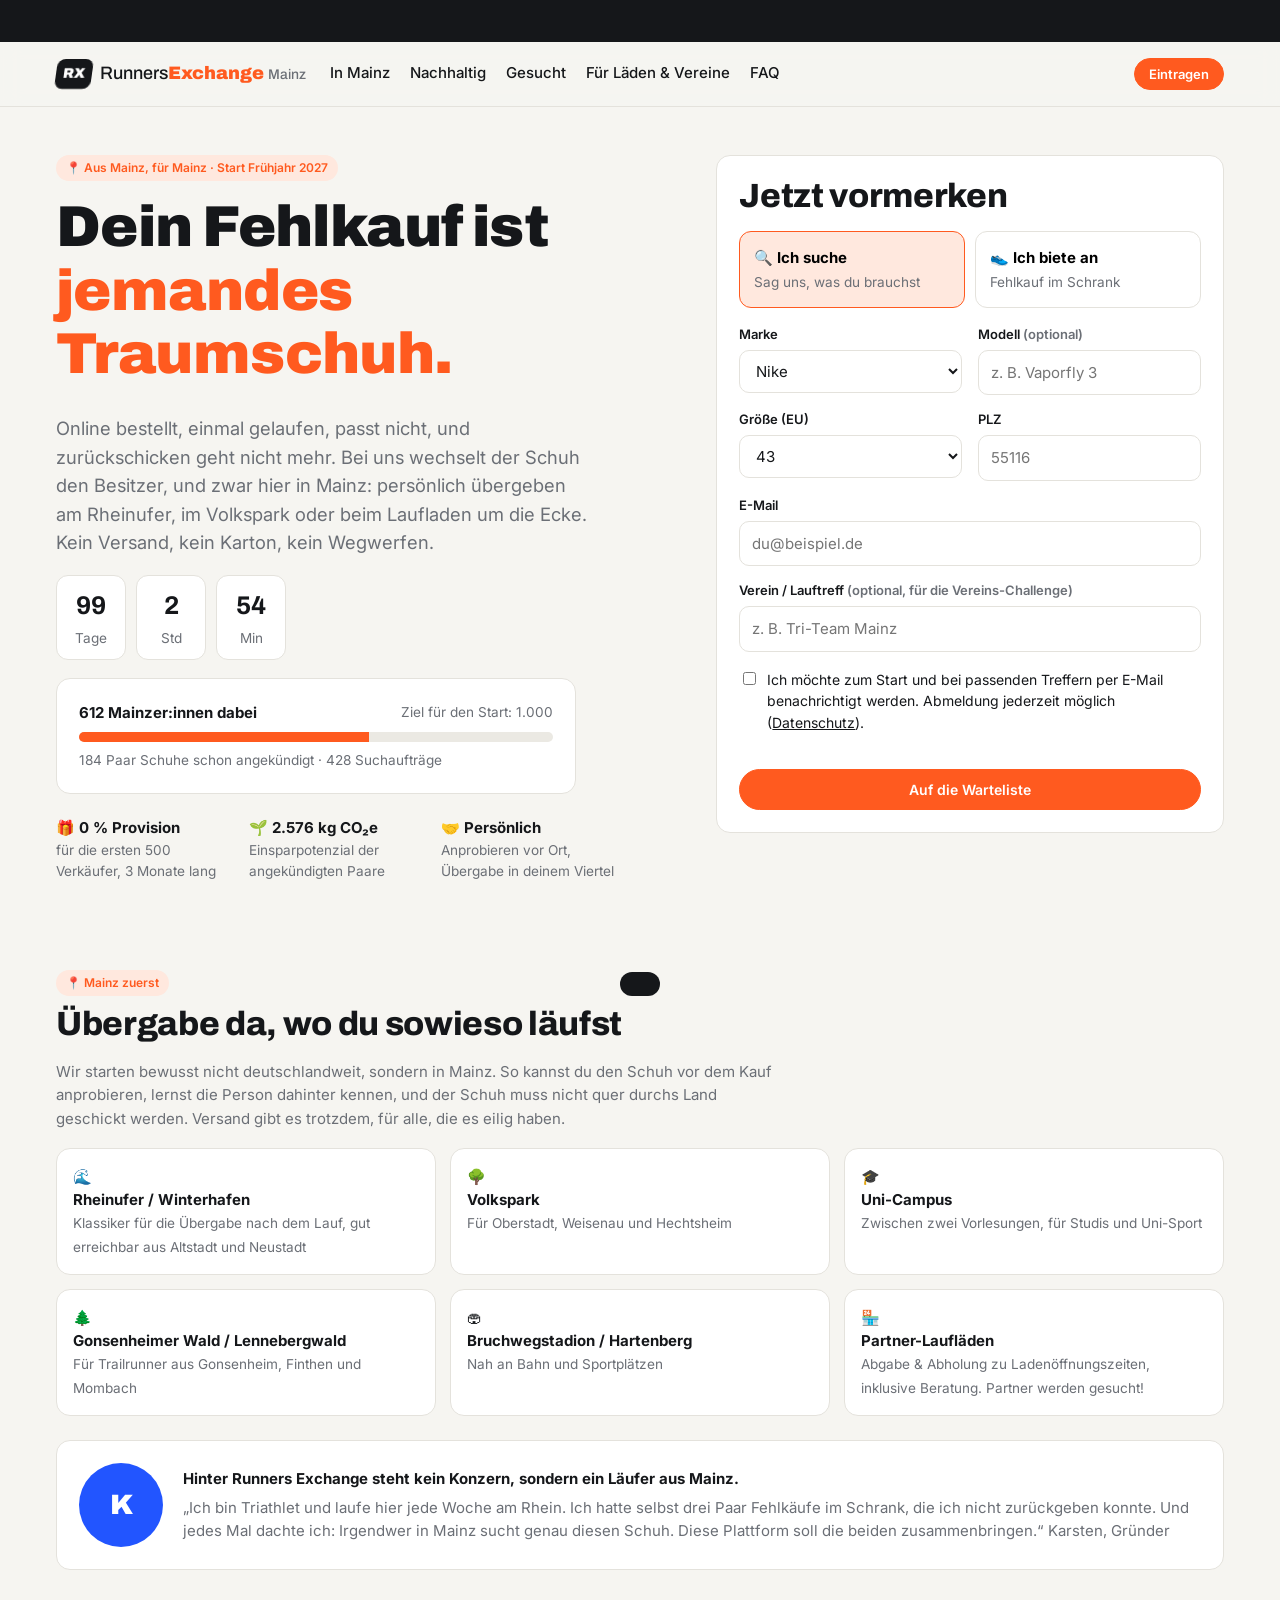
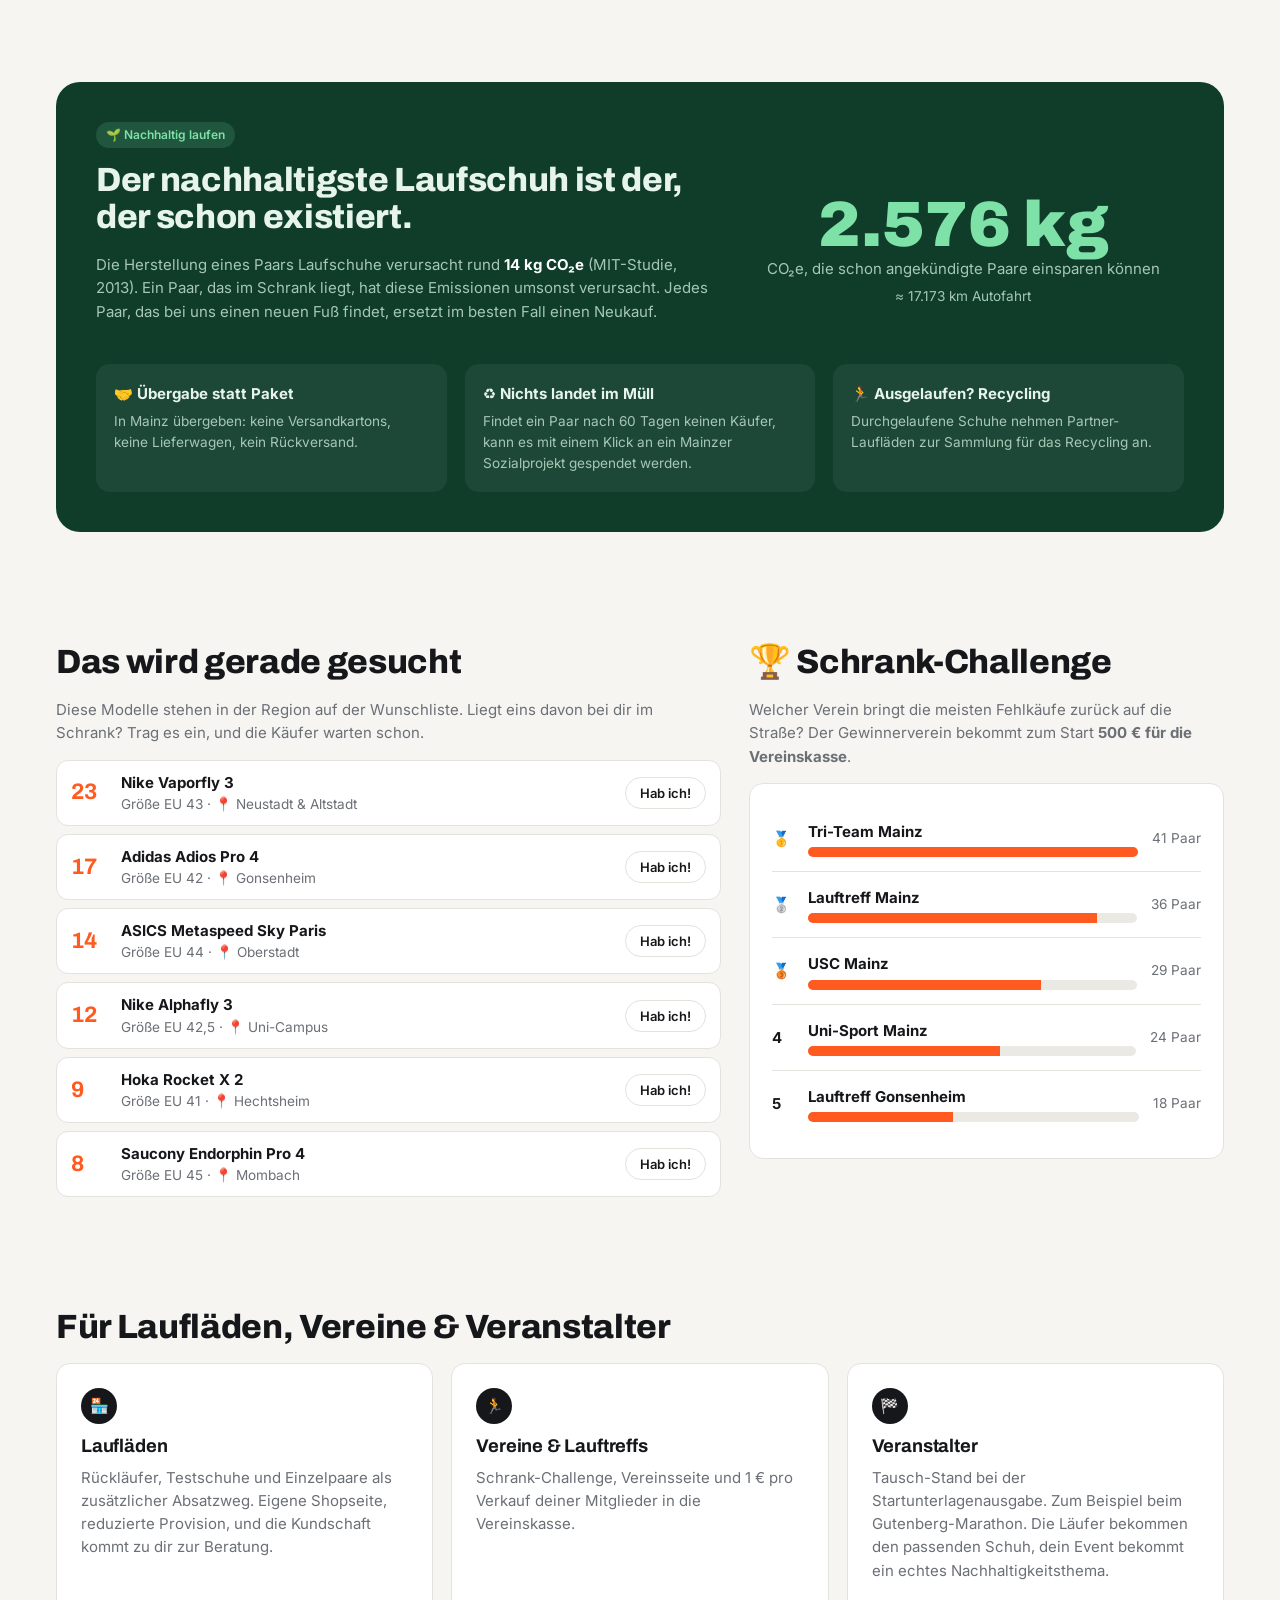
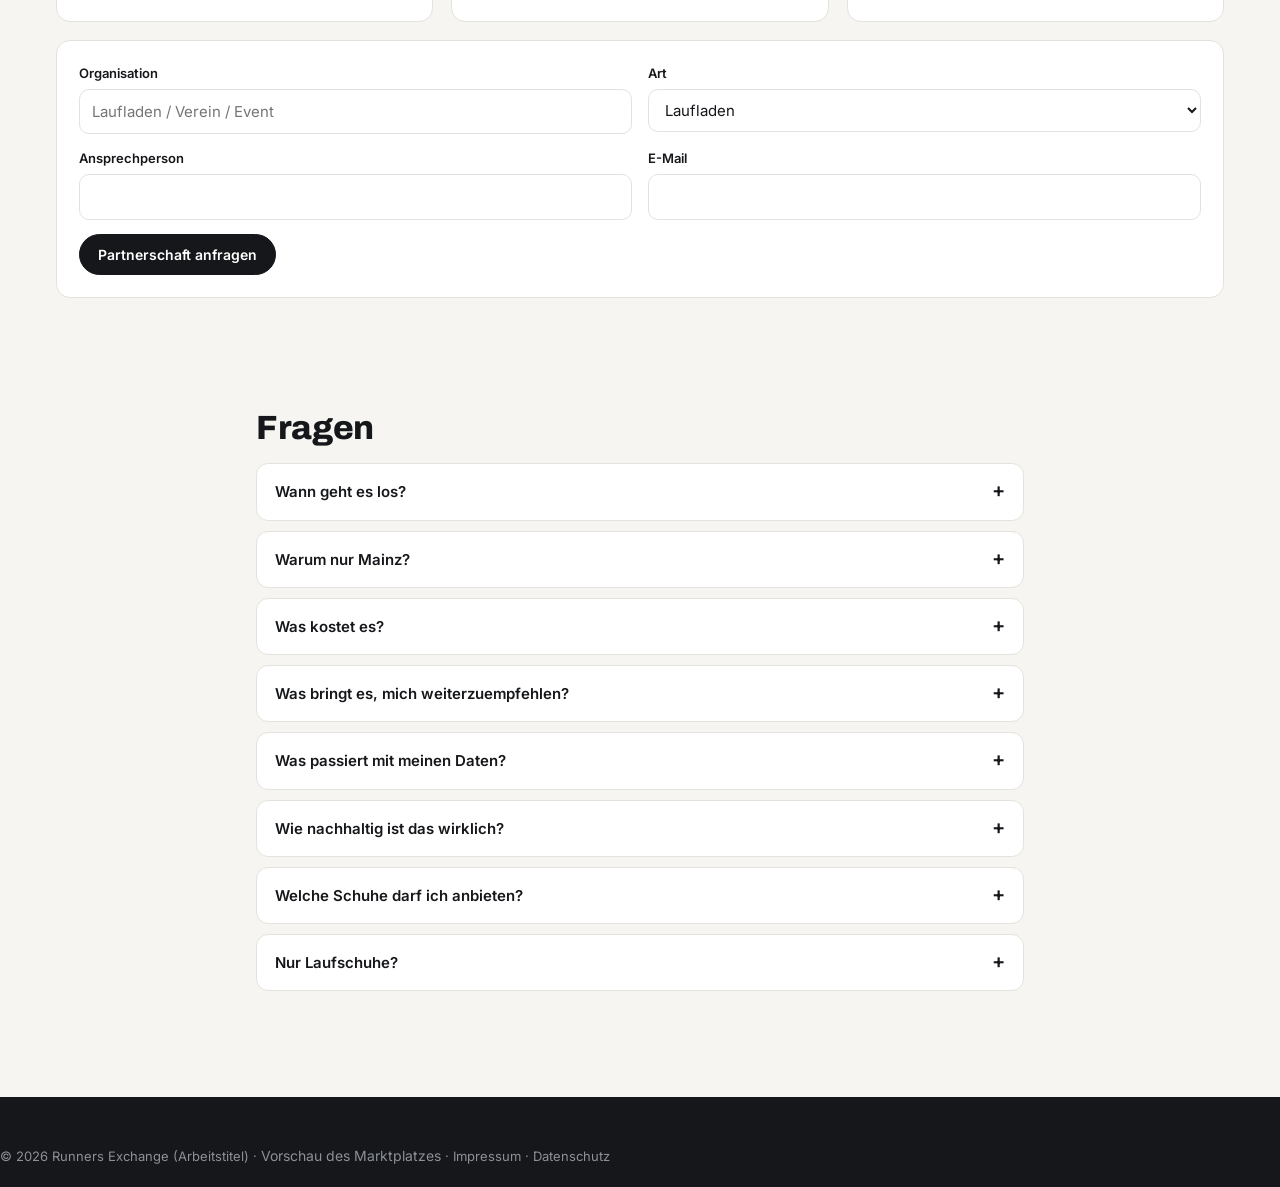
==== warteliste.html @ 6e6f5132 "Runners Exchange: Frontend-Prototyp mit Dummy-Daten - Marktplatz-SPA (Hash-Routing): Start, Marktpla" ====
<!doctype html>
<html lang="de">
<head>
  <meta charset="utf-8">
  <meta name="viewport" content="width=device-width, initial-scale=1">
  <title>Runners Exchange Mainz – Laufschuhe weitergeben statt wegwerfen</title>
  <meta name="description" content="Fehlkauf im Schrank? Trag dich ein: Wir bringen kaum getragene Laufschuhe an den Fuß, dem sie passen. Aus Mainz, für Mainz: persönlich übergeben am Rheinufer oder im Laufladen.">
  <link rel="preconnect" href="https://fonts.googleapis.com">
  <link href="https://fonts.googleapis.com/css2?family=Archivo:wght@500;700;900&family=Inter:wght@400;500;600&display=swap" rel="stylesheet">
  <link rel="stylesheet" href="css/styles.css">
  <style>
    .wl-hero{padding-block:48px 32px}
    .wl-grid{display:grid;grid-template-columns:1.1fr .9fr;gap:40px;align-items:start}
    .countdown{display:flex;gap:10px;margin:18px 0}
    .countdown div{background:var(--surface);border:1px solid var(--line);border-radius:12px;padding:10px 14px;text-align:center;min-width:70px}
    .countdown b{font-family:var(--display);font-size:1.6rem;display:block}
    .role{display:grid;grid-template-columns:1fr 1fr;gap:10px;margin-bottom:16px}
    .progress{height:10px;background:#ebe9e3;border-radius:5px;overflow:hidden;margin:8px 0}
    .progress i{display:block;height:100%;background:var(--accent);transition:width .6s}
    .demand{display:flex;flex-direction:column;gap:8px}
    .demand-row{display:flex;align-items:center;gap:12px;background:var(--surface);border:1px solid var(--line);border-radius:12px;padding:10px 14px}
    .demand-row b.n{font-family:var(--display);font-size:1.4rem;min-width:38px;color:var(--accent)}
    .success{text-align:center}
    .success .pos{font-family:var(--display);font-size:3rem;font-weight:900;color:var(--accent)}
    .ref{display:flex;gap:8px;margin:12px 0}
    .ref input{font-family:monospace;font-size:13px}
    .partners{display:grid;grid-template-columns:repeat(3,1fr);gap:18px}
    .ticker{overflow:hidden;white-space:nowrap;background:var(--ink);color:#fff;padding:10px 0;font-size:14px}
    .ticker span{display:inline-block;animation:tick 40s linear infinite;padding-left:100%}
    @keyframes tick{to{transform:translateX(-100%)}}
    @media (prefers-reduced-motion:reduce){.ticker span{animation:none;padding-left:16px}}
    .src-banner{background:var(--green-soft);color:#0b6d36;text-align:center;padding:10px 16px;font-weight:600;font-size:14px}
    .spots{display:grid;grid-template-columns:repeat(3,1fr);gap:14px}
    .spot{background:var(--surface);border:1px solid var(--line);border-radius:var(--radius);padding:16px}
    .spot b{display:block}
    .eco{background:#0f3d2a;color:#e6f4ec;border-radius:24px;padding:40px}
    .eco .muted{color:#a7c7b6}
    .eco-big{font-family:var(--display);font-size:clamp(2.4rem,6vw,4rem);font-weight:900;color:#7ee2a8;line-height:1}
    .eco-grid{display:grid;grid-template-columns:repeat(3,1fr);gap:18px;margin-top:26px}
    .eco-grid div{background:rgba(255,255,255,.06);border-radius:14px;padding:18px}
    .founder{display:grid;grid-template-columns:auto 1fr;gap:20px;align-items:center}
    .founder .av{width:84px;height:84px;border-radius:50%;background:var(--blue);color:#fff;display:grid;place-items:center;font:900 28px var(--display)}
    @media (max-width:960px){.wl-grid,.partners,.spots,.eco-grid{grid-template-columns:1fr}.eco{padding:26px}}
  </style>
</head>
<body>
  <div class="src-banner hidden" id="srcBanner"></div>
  <div class="ticker" aria-hidden="true"><span id="ticker"></span></div>
  <header class="topbar"><div class="wrap topbar-inner">
    <a href="#" class="logo"><span class="logo-mark">RX</span><span class="logo-text">Runners<b>Exchange</b> <span class="muted" style="font-size:14px">Mainz</span></span></a>
    <nav class="mainnav" id="mainnav" style="display:flex"><a href="#mainz">In Mainz</a><a href="#nachhaltig">Nachhaltig</a><a href="#nachfrage">Gesucht</a><a href="#partner">Für Läden & Vereine</a><a href="#faq">FAQ</a></nav>
    <div class="topbar-actions"><a href="#form" class="btn btn-primary btn-sm" style="display:inline-flex">Eintragen</a></div>
  </div></header>

  <main>
    <section class="wl-hero wrap"><div class="wl-grid">
      <div>
        <span class="pill pill-accent">📍 Aus Mainz, für Mainz · Start Frühjahr 2027</span>
        <h1 style="margin-top:14px">Dein Fehlkauf ist <em style="font-style:normal;color:var(--accent)">jemandes Traumschuh.</em></h1>
        <p class="lead muted" style="font-size:1.15rem;max-width:540px">Online bestellt, einmal gelaufen, passt nicht, und zurückschicken geht nicht mehr. Bei uns wechselt der Schuh den Besitzer, und zwar hier in Mainz: persönlich übergeben am Rheinufer, im Volkspark oder beim Laufladen um die Ecke. Kein Versand, kein Karton, kein Wegwerfen.</p>
        <div class="countdown" id="countdown"></div>
        <div class="panel" style="max-width:520px">
          <div class="spread"><b><span id="total">0</span> Mainzer:innen dabei</b><span class="small muted">Ziel für den Start: 1.000</span></div>
          <div class="progress"><i id="bar" style="width:0"></i></div>
          <div class="small muted"><span id="sellers">0</span> Paar Schuhe schon angekündigt · <span id="buyers">0</span> Suchaufträge</div>
        </div>
        <div class="grid" style="grid-template-columns:repeat(3,1fr);margin-top:22px;max-width:560px">
          <div><b>🎁 0 % Provision</b><div class="small muted">für die ersten 500 Verkäufer, 3 Monate lang</div></div>
          <div><b>🌱 <span id="co2Hero">0</span> kg CO₂e</b><div class="small muted">Einsparpotenzial der angekündigten Paare</div></div>
          <div><b>🤝 Persönlich</b><div class="small muted">Anprobieren vor Ort, Übergabe in deinem Viertel</div></div>
        </div>
      </div>

      <div class="panel" id="form">
        <div id="formWrap">
          <h2>Jetzt vormerken</h2>
          <div class="role" id="role">
            <button type="button" class="choice on" data-role="buy"><b>🔍 Ich suche</b><span class="small muted">Sag uns, was du brauchst</span></button>
            <button type="button" class="choice" data-role="sell"><b>👟 Ich biete an</b><span class="small muted">Fehlkauf im Schrank</span></button>
          </div>
          <form id="wlForm" novalidate>
            <div class="form-grid">
              <label class="field"><span>Marke</span><select name="brand" id="brand"></select></label>
              <label class="field"><span>Modell <span class="muted">(optional)</span></span><input type="text" name="model" list="models" placeholder="z. B. Vaporfly 3"></label>
              <label class="field"><span>Größe (EU)</span><select name="size" id="size"></select></label>
              <label class="field"><span>PLZ</span><input type="text" name="plz" inputmode="numeric" maxlength="5" placeholder="55116" required></label>
            </div>
            <label class="field sell-only hidden"><span>Wunschpreis (€, unverbindlich)</span><input type="number" name="price" min="1" placeholder="120"></label>
            <label class="field sell-only hidden"><span>Zustand</span><select name="cond"><option>Neu / nur anprobiert</option><option>1× getragen</option><option>Wenig getragen (max. 50 km)</option></select></label>
            <label class="field sell-only hidden"><span>Nass oder im Regen getragen? <span style="color:var(--accent)">*</span></span><select name="wet"><option value="">Bitte wählen</option><option value="false">☀ Nein, nur trocken</option><option value="true">💧 Ja, nass / Regen</option></select></label>
            <p class="small muted sell-only hidden" style="margin-top:-6px">Wir nehmen nur Schuhe mit höchstens 50 km Laufleistung.</p>
            <label class="field"><span>E-Mail</span><input type="email" name="email" placeholder="du@beispiel.de" required></label>
            <label class="field"><span>Verein / Lauftreff <span class="muted">(optional, für die Vereins-Challenge)</span></span><input type="text" name="club" list="clubs" placeholder="z. B. Tri-Team Mainz"></label>
            <label class="check small"><input type="checkbox" name="consent" required> <span>Ich möchte zum Start und bei passenden Treffern per E-Mail benachrichtigt werden. Abmeldung jederzeit möglich (<a href="#faq" style="text-decoration:underline">Datenschutz</a>).</span></label>
            <p class="small" id="err" style="color:#c0392b;min-height:1.2em;margin:8px 0"></p>
            <button class="btn btn-primary btn-block" id="submit">Auf die Warteliste</button>
          </form>
          <datalist id="models"></datalist>
          <datalist id="clubs"><option>Tri-Team Mainz</option><option>Lauftreff Mainz</option><option>USC Mainz</option><option>Lauftreff Gonsenheim</option><option>Uni-Sport Mainz</option><option>Laufgruppe Mombach</option></datalist>
        </div>
        <div id="successWrap" class="success hidden"></div>
      </div>
    </div></section>

    <section class="section wrap" id="mainz">
      <div class="spread"><div><span class="pill pill-accent">📍 Mainz zuerst</span><h2 style="margin-top:10px">Übergabe da, wo du sowieso läufst</h2></div></div>
      <p class="muted" style="max-width:720px">Wir starten bewusst nicht deutschlandweit, sondern in Mainz. So kannst du den Schuh vor dem Kauf anprobieren, lernst die Person dahinter kennen, und der Schuh muss nicht quer durchs Land geschickt werden. Versand gibt es trotzdem, für alle, die es eilig haben.</p>
      <div class="spots" style="margin-top:18px">
        <div class="spot">🌊<b>Rheinufer / Winterhafen</b><span class="small muted">Klassiker für die Übergabe nach dem Lauf, gut erreichbar aus Altstadt und Neustadt</span></div>
        <div class="spot">🌳<b>Volkspark</b><span class="small muted">Für Oberstadt, Weisenau und Hechtsheim</span></div>
        <div class="spot">🎓<b>Uni-Campus</b><span class="small muted">Zwischen zwei Vorlesungen, für Studis und Uni-Sport</span></div>
        <div class="spot">🌲<b>Gonsenheimer Wald / Lennebergwald</b><span class="small muted">Für Trailrunner aus Gonsenheim, Finthen und Mombach</span></div>
        <div class="spot">🏟<b>Bruchwegstadion / Hartenberg</b><span class="small muted">Nah an Bahn und Sportplätzen</span></div>
        <div class="spot">🏪<b>Partner-Laufläden</b><span class="small muted">Abgabe & Abholung zu Ladenöffnungszeiten, inklusive Beratung. Partner werden gesucht!</span></div>
      </div>
      <div class="panel founder" style="margin-top:24px">
        <div class="av">K</div>
        <div><b>Hinter Runners Exchange steht kein Konzern, sondern ein Läufer aus Mainz.</b>
          <p class="muted" style="margin:6px 0 0">„Ich bin Triathlet und laufe hier jede Woche am Rhein. Ich hatte selbst drei Paar Fehlkäufe im Schrank, die ich nicht zurückgeben konnte. Und jedes Mal dachte ich: Irgendwer in Mainz sucht genau diesen Schuh. Diese Plattform soll die beiden zusammenbringen.“ Karsten, Gründer</p></div>
      </div>
    </section>

    <section class="section wrap" id="nachhaltig">
      <div class="eco">
        <span class="pill" style="background:rgba(126,226,168,.15);color:#7ee2a8">🌱 Nachhaltig laufen</span>
        <div class="two-col" style="margin-top:14px;align-items:center">
          <div><h2>Der nachhaltigste Laufschuh ist der, der schon existiert.</h2>
            <p class="muted">Die Herstellung eines Paars Laufschuhe verursacht rund <b style="color:#fff">14 kg CO₂e</b> (MIT-Studie, 2013). Ein Paar, das im Schrank liegt, hat diese Emissionen umsonst verursacht. Jedes Paar, das bei uns einen neuen Fuß findet, ersetzt im besten Fall einen Neukauf.</p></div>
          <div style="text-align:center"><div class="eco-big"><span id="co2Big">0</span> kg</div><div class="muted">CO₂e, die schon angekündigte Paare einsparen können</div>
            <div class="small muted" style="margin-top:6px">≈ <span id="co2Km">0</span> km Autofahrt</div></div>
        </div>
        <div class="eco-grid">
          <div><b>🤝 Übergabe statt Paket</b><p class="muted small" style="margin:6px 0 0">In Mainz übergeben: keine Versandkartons, keine Lieferwagen, kein Rückversand.</p></div>
          <div><b>♻️ Nichts landet im Müll</b><p class="muted small" style="margin:6px 0 0">Findet ein Paar nach 60 Tagen keinen Käufer, kann es mit einem Klick an ein Mainzer Sozialprojekt gespendet werden.</p></div>
          <div><b>🏃 Ausgelaufen? Recycling</b><p class="muted small" style="margin:6px 0 0">Durchgelaufene Schuhe nehmen Partner-Laufläden zur Sammlung für das Recycling an.</p></div>
        </div>
      </div>
    </section>

    <section class="section wrap" id="nachfrage">
      <div class="two-col">
        <div>
          <h2>Das wird gerade gesucht</h2>
          <p class="muted">Diese Modelle stehen in der Region auf der Wunschliste. Liegt eins davon bei dir im Schrank? Trag es ein, und die Käufer warten schon.</p>
          <div class="demand" id="demand"></div>
        </div>
        <div>
          <h2>🏆 Schrank-Challenge</h2>
          <p class="muted">Welcher Verein bringt die meisten Fehlkäufe zurück auf die Straße? Der Gewinnerverein bekommt zum Start <b>500 € für die Vereinskasse</b>.</p>
          <div class="panel"><div class="list" id="clubsBoard"></div></div>
        </div>
      </div>
    </section>

    <section class="section wrap" id="partner">
      <h2>Für Laufläden, Vereine & Veranstalter</h2>
      <div class="partners">
        <div class="step"><div class="step-num">🏪</div><h3>Laufläden</h3><p class="muted">Rückläufer, Testschuhe und Einzelpaare als zusätzlicher Absatzweg. Eigene Shopseite, reduzierte Provision, und die Kundschaft kommt zu dir zur Beratung.</p></div>
        <div class="step"><div class="step-num">🏃</div><h3>Vereine & Lauftreffs</h3><p class="muted">Schrank-Challenge, Vereinsseite und 1 € pro Verkauf deiner Mitglieder in die Vereinskasse.</p></div>
        <div class="step"><div class="step-num">🏁</div><h3>Veranstalter</h3><p class="muted">Tausch-Stand bei der Startunterlagenausgabe. Zum Beispiel beim Gutenberg-Marathon. Die Läufer bekommen den passenden Schuh, dein Event bekommt ein echtes Nachhaltigkeitsthema.</p></div>
      </div>
      <form class="panel" id="partnerForm" style="margin-top:18px">
        <div class="form-grid">
          <label class="field"><span>Organisation</span><input type="text" name="org" required placeholder="Laufladen / Verein / Event"></label>
          <label class="field"><span>Art</span><select name="type"><option>Laufladen</option><option>Verein / Lauftreff</option><option>Veranstalter</option><option>Sonstiges</option></select></label>
          <label class="field"><span>Ansprechperson</span><input type="text" name="name" required></label>
          <label class="field"><span>E-Mail</span><input type="email" name="email" required></label>
        </div>
        <button class="btn btn-dark">Partnerschaft anfragen</button>
      </form>
    </section>

    <section class="section wrap" id="faq" style="max-width:800px">
      <h2>Fragen</h2>
      <details><summary>Wann geht es los?</summary><p>Im Frühjahr 2027, zuerst in Mainz. Wiesbaden folgt kurz danach. Alle auf der Warteliste bekommen 48 Stunden früher Zugang.</p></details>
      <details><summary>Warum nur Mainz?</summary><p>Ein Marktplatz funktioniert nur, wenn Angebot und Nachfrage zusammenkommen. In einer Stadt geht das schneller als in ganz Deutschland. Außerdem kann man sich persönlich treffen und anprobieren, das schafft Vertrauen und spart den Versand.</p></details>
      <details><summary>Was kostet es?</summary><p>Einstellen ist immer kostenlos. Für die ersten 500 Verkäufer entfällt die Provision 3 Monate lang, danach sind es 5 %. Käufer zahlen einen kleinen Käuferschutz-Beitrag.</p></details>
      <details><summary>Was bringt es, mich weiterzuempfehlen?</summary><p>Jede Person, die sich über deinen Link einträgt, bringt dich 10 Plätze nach vorn. Ab 3 Empfehlungen bekommst du einen kostenlosen Boost für dein erstes Inserat.</p></details>
      <details><summary>Was passiert mit meinen Daten?</summary><p>Wir nutzen deine E-Mail ausschließlich, um dich über den Start und passende Treffer zu informieren. Keine Weitergabe an Dritte, Abmeldung mit einem Klick. (Platzhalter: vollständige Datenschutzerklärung folgt.)</p></details>
      <details><summary>Wie nachhaltig ist das wirklich?</summary><p>Der größte Hebel ist, dass kein neuer Schuh produziert werden muss. Die 14 kg CO₂e pro Paar stammen aus einer MIT-Studie (Cheah et al., 2013). Unsere Anzeige ist eine Schätzung, nicht jeder Kauf ersetzt einen Neukauf. Wir rechnen trotzdem lieber offen, als grün zu färben.</p></details>
      <details><summary>Welche Schuhe darf ich anbieten?</summary><p>Nur Schuhe mit höchstens 50 km Laufleistung. Bei jedem Paar gibst du an, ob es nass oder im Regen getragen wurde. Das sehen Käufer sofort auf dem Inserat.</p></details>
      <details><summary>Nur Laufschuhe?</summary><p>Zum Start konzentrieren wir uns auf Lauf-, Trail- und Wettkampfschuhe. Spikes, Radschuhe und Bekleidung folgen.</p></details>
    </section>
  </main>

  <footer class="footer"><div class="wrap footer-bottom muted" style="border:0;margin:0;padding:0">© 2026 Runners Exchange (Arbeitstitel) · <a href="index.html" style="display:inline">Vorschau des Marktplatzes</a> · Impressum · Datenschutz</div></footer>
  <div id="toast" class="toast" role="status"></div>

  <script src="js/warteliste.js"></script>
</body>
</html>
---- css/styles.css ----
:root{
  --bg:#f6f5f1; --surface:#ffffff; --ink:#15171a; --muted:#6b6f76; --line:#e4e2dc;
  --accent:#ff5a1f; --accent-ink:#fff; --accent-soft:#ffe8de;
  --green:#12a150; --green-soft:#e1f5e9; --blue:#2255ff; --blue-soft:#e4ebff;
  --warn:#b7791f; --radius:14px; --shadow:0 1px 2px rgba(0,0,0,.05),0 8px 24px rgba(0,0,0,.06);
  --font:"Inter",system-ui,sans-serif; --display:"Archivo",system-ui,sans-serif;
}
*{box-sizing:border-box}
html{scroll-behavior:smooth}
body{margin:0;background:var(--bg);color:var(--ink);font:15px/1.55 var(--font);-webkit-font-smoothing:antialiased}
a{color:inherit;text-decoration:none}
img,svg{display:block;max-width:100%}
h1,h2,h3,h4{font-family:var(--display);line-height:1.1;margin:0 0 .5em;letter-spacing:-.01em}
h1{font-size:clamp(2rem,5vw,3.6rem);font-weight:900}
h2{font-size:clamp(1.5rem,3vw,2.1rem);font-weight:800}
h3{font-size:1.15rem}
p{margin:0 0 1em}
.wrap{max-width:1200px;margin:0 auto;padding:0 16px}
.muted{color:var(--muted)}
.small{font-size:.85rem}
.section{padding-block:56px}
.grid{display:grid;gap:18px}
.row{display:flex;gap:12px;align-items:center;flex-wrap:wrap}
.spread{display:flex;justify-content:space-between;align-items:center;gap:12px;flex-wrap:wrap}
.hidden{display:none!important}

/* Buttons */
.btn{display:inline-flex;align-items:center;justify-content:center;gap:8px;border:1px solid var(--line);background:var(--surface);color:var(--ink);padding:11px 18px;border-radius:999px;font:600 14px var(--font);cursor:pointer;transition:.15s}
.btn:hover{border-color:var(--ink)}
.btn-primary{background:var(--accent);border-color:var(--accent);color:var(--accent-ink)}
.btn-primary:hover{background:#e84a12;border-color:#e84a12}
.btn-dark{background:var(--ink);border-color:var(--ink);color:#fff}
.btn-ghost{background:transparent}
.btn-sm{padding:7px 14px;font-size:13px}
.btn-block{width:100%}
.btn[disabled]{opacity:.5;cursor:not-allowed}

/* Topbar */
.topbar{position:sticky;top:0;z-index:50;background:rgba(246,245,241,.9);backdrop-filter:blur(10px);border-bottom:1px solid var(--line)}
.topbar-inner{display:flex;align-items:center;gap:24px;height:64px}
.logo{display:flex;align-items:center;gap:8px;font-family:var(--display)}
.logo-mark{background:var(--ink);color:#fff;font-weight:900;border-radius:8px;padding:4px 7px;font-size:14px;transform:skew(-8deg)}
.logo-text{font-size:18px;font-weight:500}.logo-text b{font-weight:900;color:var(--accent)}
.mainnav{display:flex;gap:20px;font-weight:500}
.mainnav a{padding:6px 0;border-bottom:2px solid transparent}
.mainnav a.active,.mainnav a:hover{border-color:var(--accent)}
.topbar-actions{margin-left:auto;display:flex;align-items:center;gap:10px}
.icon-btn{position:relative;width:38px;height:38px;display:grid;place-items:center;border-radius:50%;font-size:18px}
.icon-btn:hover{background:var(--surface)}
.badge{position:absolute;top:0;right:-2px;background:var(--accent);color:#fff;font-size:10px;font-weight:700;min-width:17px;height:17px;border-radius:9px;display:grid;place-items:center;padding:0 4px}
.badge:empty,.badge[data-zero]{display:none}
.avatar-btn{width:36px;height:36px;border-radius:50%;background:var(--blue);color:#fff;display:grid;place-items:center;font-weight:700;font-size:13px}
.nav-mobile{display:none}
.burger{display:none;background:none;border:0;font-size:22px;cursor:pointer}

/* Hero */
.hero{padding-block:56px 40px}
.hero-grid{display:grid;grid-template-columns:1.1fr .9fr;gap:40px;align-items:center}
.hero h1 em{font-style:normal;color:var(--accent)}
.hero .lead{font-size:1.15rem;color:var(--muted);max-width:540px}
.searchbar{display:flex;background:var(--surface);border:1px solid var(--line);border-radius:999px;padding:6px;box-shadow:var(--shadow);max-width:560px;margin:24px 0}
.searchbar input{flex:1;border:0;background:none;padding:0 16px;font:inherit;outline:none;min-width:0}
.hero-stats{display:flex;gap:32px;margin-top:20px}
.hero-stats b{font-family:var(--display);font-size:1.6rem;display:block}
.hero-art{position:relative;background:#e9e3da;border-radius:28px;aspect-ratio:1/0.9;display:grid;place-items:center;overflow:hidden}
.hero-art img{position:absolute;inset:0;width:100%;height:100%;object-fit:cover}
.hero-chip{position:absolute;background:var(--surface);border-radius:12px;padding:10px 14px;box-shadow:var(--shadow);font-size:13px}
.hero-chip b{display:block;font-size:15px}
.hero-chip.c1{top:18px;left:18px}.hero-chip.c2{bottom:18px;right:18px}

/* Pills & tags */
.pill{display:inline-flex;align-items:center;gap:6px;padding:4px 10px;border-radius:999px;font-size:12px;font-weight:600;background:#efede7}
.pill-green{background:var(--green-soft);color:var(--green)}
.pill-blue{background:var(--blue-soft);color:var(--blue)}
.pill-dry{background:#fff3d6;color:#8a5a00}
.pill-wet{background:#dcecff;color:#1d4fb8}
.card-tags .pill-dry,.card-tags .pill-wet{box-shadow:0 1px 3px rgba(0,0,0,.12)}
.spec-wet,.spec-dry{grid-column:1/-1}
.spec-wet{background:#eef5ff!important}
.spec-dry{background:#fffaf0!important}
.spec-wet b{color:#1d4fb8}
.pill-accent{background:var(--accent-soft);color:var(--accent)}
.cats{display:grid;grid-template-columns:repeat(6,1fr);gap:12px}
/* Kategorieleiste Startseite */
.cat-icon{width:100%;height:100%;display:block}
.catbar{display:flex;justify-content:space-between;gap:8px;border-top:1px solid var(--line);border-bottom:1px solid var(--line);padding:6px 0}
.catbar-item{flex:1;display:flex;flex-direction:column;align-items:center;gap:6px;padding:14px 8px 12px;color:var(--muted);position:relative;transition:color .2s}
.catbar-ico{width:34px;height:34px;color:var(--ink);transition:transform .3s cubic-bezier(.2,.8,.2,1)}
.catbar-ico .cat-icon{stroke-width:1.9}
.catbar-name{font-weight:600;font-size:13px;white-space:nowrap}
.catbar-count{position:absolute;top:8px;right:calc(50% - 30px);font-size:10px;font-weight:700;color:var(--muted);opacity:.7}
.catbar-item::after{content:"";position:absolute;left:30%;right:30%;bottom:0;height:2px;border-radius:2px;background:var(--ink);transform:scaleX(0);transition:transform .25s}
.catbar-item:hover{color:var(--ink)}
.catbar-item:hover .catbar-ico{transform:translateY(-2px)}
.catbar-item:hover::after{transform:scaleX(1)}
.catbar-item:focus-visible{outline:2px solid var(--accent);outline-offset:-2px;border-radius:10px}
.catbar-all{border-left:1px solid var(--line)}
@media (prefers-reduced-motion:reduce){.catbar-item,.catbar-ico,.catbar-item::after{transition:none}}
.ico-inline{display:inline-block;width:22px;height:22px;flex-shrink:0;vertical-align:middle;margin-right:6px;color:var(--ink)}
.choice .ico-inline{width:34px;height:34px;display:block;margin-bottom:6px}
@media (prefers-reduced-motion:reduce){.cat,.cat *{transition:none!important}.cat:hover img{transform:none}}

/* Cards */
.cards{display:grid;grid-template-columns:repeat(auto-fill,minmax(230px,1fr));gap:18px}
.card{background:var(--surface);border:1px solid var(--line);border-radius:var(--radius);overflow:hidden;transition:.15s;display:flex;flex-direction:column;position:relative}
.card:hover{box-shadow:var(--shadow);transform:translateY(-2px)}
.card-img{aspect-ratio:4/3;display:grid;place-items:center;position:relative}
.card-img .shoe-svg{width:78%}
.card-body{padding:12px 14px 14px;display:flex;flex-direction:column;gap:4px;flex:1}
.card-brand{font-size:12px;text-transform:uppercase;letter-spacing:.05em;color:var(--muted);font-weight:600}
.card-title{font-weight:600;line-height:1.3}
.card-meta{font-size:13px;color:var(--muted)}
.card-price{display:flex;align-items:baseline;gap:8px;margin-top:auto;padding-top:6px}
.card-price b{font-family:var(--display);font-size:1.25rem}
.card-price s{color:var(--muted);font-size:13px}
.card-tags{position:absolute;top:10px;left:10px;display:flex;gap:6px;flex-wrap:wrap}
.fav{position:absolute;top:8px;right:8px;width:34px;height:34px;border-radius:50%;border:0;background:rgba(255,255,255,.9);cursor:pointer;font-size:16px;z-index:2}
.fav.on{color:var(--accent)}

/* Market layout */
.market{display:grid;grid-template-columns:260px 1fr;gap:28px;padding:32px 0 56px}
.filters{background:var(--surface);border:1px solid var(--line);border-radius:var(--radius);padding:18px;align-self:start;position:sticky;top:84px}
.filters h4{font-size:13px;text-transform:uppercase;letter-spacing:.06em;color:var(--muted);margin:18px 0 8px}
.filters h4:first-child{margin-top:0}
.check{display:flex;align-items:flex-start;gap:8px;padding:3px 0;cursor:pointer;font-size:14px}
.sizes{display:grid;grid-template-columns:repeat(4,1fr);gap:6px}
.size-btn{border:1px solid var(--line);background:var(--surface);border-radius:8px;padding:6px 0;font:500 13px var(--font);cursor:pointer}
.size-btn.on{background:var(--ink);color:#fff;border-color:var(--ink)}
.toolbar{display:flex;justify-content:space-between;align-items:center;gap:12px;margin-bottom:16px;flex-wrap:wrap}
.toolbar-left{display:flex;gap:8px;align-items:center;flex-wrap:wrap}
.seg{display:inline-flex;background:#ebe9e3;border-radius:999px;padding:3px}
.seg button{border:0;background:none;padding:6px 14px;border-radius:999px;font:600 13px var(--font);cursor:pointer;color:var(--muted)}
.seg button.on{background:var(--surface);color:var(--ink);box-shadow:0 1px 3px rgba(0,0,0,.1)}

/* Forms */
input[type=text],input[type=number],input[type=email],input[type=search],select,textarea{width:100%;border:1px solid var(--line);background:var(--surface);border-radius:10px;padding:10px 12px;font:inherit;color:inherit}
input:focus,select:focus,textarea:focus{outline:2px solid var(--accent);outline-offset:-1px;border-color:transparent}
label.field{display:block;margin-bottom:14px}
label.field>span{display:block;font-weight:600;font-size:13px;margin-bottom:6px}
.form-grid{display:grid;grid-template-columns:1fr 1fr;gap:0 16px}
input[type=range]{width:100%;accent-color:var(--accent)}

/* Panels */
.panel{background:var(--surface);border:1px solid var(--line);border-radius:var(--radius);padding:22px}
.panel+.panel{margin-top:16px}
.two-col{display:grid;grid-template-columns:1.4fr 1fr;gap:28px;align-items:start}
.sticky{position:sticky;top:84px}

/* Detail */
.detail{display:grid;grid-template-columns:1.2fr 1fr;gap:36px;padding:28px 0 56px}
.gallery-main{border-radius:20px;aspect-ratio:1/0.85;display:grid;place-items:center}
.gallery-main .shoe-svg{width:80%}
.thumbs{display:grid;grid-template-columns:repeat(4,1fr);gap:10px;margin-top:10px}
.thumb{border-radius:12px;aspect-ratio:1;display:grid;place-items:center;cursor:pointer;border:2px solid transparent}
.thumb.on{border-color:var(--ink)}
.thumb .shoe-svg{width:80%}
.price-big{font-family:var(--display);font-size:2.4rem;font-weight:900}
.specs{display:grid;grid-template-columns:1fr 1fr;gap:1px;background:var(--line);border:1px solid var(--line);border-radius:12px;overflow:hidden;margin:16px 0}
.specs div{background:var(--surface);padding:10px 12px}
.specs small{display:block;color:var(--muted);font-size:12px}
.wear{height:8px;border-radius:4px;background:#ebe9e3;overflow:hidden;margin-top:6px}
.wear i{display:block;height:100%;background:var(--green)}
.seller{display:flex;gap:12px;align-items:center}
.seller .av{width:46px;height:46px;border-radius:50%;display:grid;place-items:center;color:#fff;font-weight:700}
.breakdown{width:100%;border-collapse:collapse;font-size:14px}
.breakdown td{padding:6px 0}
.breakdown td:last-child{text-align:right;font-variant-numeric:tabular-nums}
.breakdown tr.total td{border-top:1px solid var(--line);padding-top:10px;font-weight:700;font-size:16px}
.breakdown tr.fee td{color:var(--muted)}
.crumbs{font-size:13px;color:var(--muted);padding-top:20px}
.crumbs a:hover{color:var(--ink)}

/* Steps */
.steps{display:grid;grid-template-columns:repeat(3,1fr);gap:18px}
.step{background:var(--surface);border:1px solid var(--line);border-radius:var(--radius);padding:24px}
.step-num{width:36px;height:36px;border-radius:50%;background:var(--ink);color:#fff;display:grid;place-items:center;font-weight:700;margin-bottom:12px;font-family:var(--display)}
.band{background:var(--ink);color:#fff;border-radius:24px;padding:40px;display:grid;grid-template-columns:1.2fr 1fr;gap:30px;align-items:center}
.band .muted{color:#a8abb2}
.band-accent{background:var(--accent)}

/* Wizard */
.wizard-steps{display:flex;gap:8px;margin-bottom:22px;flex-wrap:wrap}
.wizard-steps span{flex:1;min-width:90px;padding:8px 10px;border-radius:10px;background:#ebe9e3;font-size:13px;font-weight:600;color:var(--muted)}
.wizard-steps span.on{background:var(--ink);color:#fff}
.wizard-steps span.done{background:var(--green-soft);color:var(--green)}
.choice-grid{display:grid;grid-template-columns:repeat(auto-fill,minmax(140px,1fr));gap:10px}
.choice{border:1.5px solid var(--line);border-radius:12px;padding:14px;cursor:pointer;background:var(--surface);text-align:left;font:inherit}
.choice.on{border-color:var(--accent);background:var(--accent-soft)}
.choice b{display:block}
.upload{border:2px dashed var(--line);border-radius:14px;padding:30px;text-align:center;color:var(--muted);cursor:pointer}
.upload:hover{border-color:var(--accent);color:var(--ink)}
.photo-row{display:flex;gap:10px;margin-top:10px;flex-wrap:wrap}
.photo-row div{width:80px;height:80px;border-radius:10px;display:grid;place-items:center}

/* Tables / lists */
.list{display:flex;flex-direction:column}
.list-item{display:flex;gap:14px;align-items:center;padding:14px 0;border-bottom:1px solid var(--line)}
.list-item:last-child{border-bottom:0}
.list-thumb{width:72px;height:60px;border-radius:10px;display:grid;place-items:center;flex-shrink:0}
.list-thumb .shoe-svg{width:85%}
.list-main{flex:1;min-width:0}
.tabs{display:flex;gap:4px;border-bottom:1px solid var(--line);margin-bottom:20px;overflow-x:auto}
.tabs a{padding:10px 14px;font-weight:600;color:var(--muted);border-bottom:2px solid transparent;white-space:nowrap}
.tabs a.on{color:var(--ink);border-color:var(--accent)}
.kpis{display:grid;grid-template-columns:repeat(4,1fr);gap:14px;margin-bottom:20px}
.kpi{background:var(--surface);border:1px solid var(--line);border-radius:var(--radius);padding:16px}
.kpi b{font-family:var(--display);font-size:1.6rem;display:block}
.status{font-size:12px;font-weight:600;padding:3px 9px;border-radius:999px}
.st-live{background:var(--green-soft);color:var(--green)}
.st-sold{background:#ebe9e3;color:var(--muted)}
.st-pending{background:#fff4dc;color:var(--warn)}
.st-swap{background:var(--blue-soft);color:var(--blue)}

/* Chat */
.chat{display:grid;grid-template-columns:280px 1fr;border:1px solid var(--line);border-radius:var(--radius);background:var(--surface);overflow:hidden;min-height:520px}
.chat-list{border-right:1px solid var(--line);overflow-y:auto}
.chat-list a{display:flex;gap:10px;padding:14px;border-bottom:1px solid var(--line);align-items:center}
.chat-list a.on{background:var(--bg)}
.chat-main{display:flex;flex-direction:column}
.chat-head{padding:14px 18px;border-bottom:1px solid var(--line)}
.chat-msgs{flex:1;padding:18px;display:flex;flex-direction:column;gap:10px;overflow-y:auto;max-height:420px}
.msg{max-width:72%;padding:10px 14px;border-radius:16px;background:var(--bg)}
.msg.me{align-self:flex-end;background:var(--ink);color:#fff}
.msg.sys{align-self:center;background:var(--blue-soft);color:var(--blue);font-size:13px;max-width:90%;text-align:center}
.chat-input{display:flex;gap:8px;padding:12px;border-top:1px solid var(--line)}

/* FAQ */
details{background:var(--surface);border:1px solid var(--line);border-radius:12px;padding:16px 18px;margin-bottom:10px}
summary{font-weight:600;cursor:pointer;list-style:none;display:flex;justify-content:space-between}
summary::after{content:"+";font-size:20px;line-height:1}
details[open] summary::after{content:"–"}
details p{margin:10px 0 0;color:var(--muted)}

/* Footer & toast */
.footer{background:var(--ink);color:#d6d8dc;padding:48px 0 20px;margin-top:40px}
.footer .logo-mark{background:var(--accent)}
.footer-grid{display:grid;grid-template-columns:2fr 1fr 1fr 1fr;gap:24px}
.footer h4{color:#fff;font-size:14px}
.footer a{display:block;padding:3px 0;font-size:14px}
.footer a:hover{color:#fff}
.footer .muted{color:#8d9098}
.footer-bottom{border-top:1px solid #2a2d33;margin-top:32px;padding-top:16px;font-size:13px}
.toast{position:fixed;bottom:24px;left:50%;transform:translate(-50%,120px);background:var(--ink);color:#fff;padding:12px 20px;border-radius:999px;font-weight:500;transition:.25s;z-index:100;max-width:calc(100% - 32px)}
.toast.show{transform:translate(-50%,0)}
.empty{text-align:center;padding:60px 20px;color:var(--muted)}
.empty span{font-size:44px;display:block;margin-bottom:10px}
.notice{background:var(--blue-soft);color:#1a3aa8;border-radius:12px;padding:12px 14px;font-size:14px}
.notice-green{background:var(--green-soft);color:#0b6d36}

/* Responsive */
@media (max-width:960px){
  .hero-grid,.detail,.two-col,.band{grid-template-columns:1fr}
  .market{grid-template-columns:1fr}
  .filters{position:static}
  .steps{grid-template-columns:1fr}
  .kpis{grid-template-columns:repeat(2,1fr)}
  .footer-grid{grid-template-columns:1fr 1fr}
  .chat{grid-template-columns:1fr}
  .chat-list{max-height:200px;border-right:0;border-bottom:1px solid var(--line)}
  .sticky{position:static}
}
@media (max-width:760px){
  .mainnav{display:none;position:absolute;top:64px;left:0;right:0;background:var(--surface);flex-direction:column;padding:12px 16px;gap:4px;border-bottom:1px solid var(--line)}
  .mainnav.open{display:flex}
  .burger{display:block}
  .topbar-actions .btn{display:none}
  .topbar-inner{gap:8px}
  .topbar-actions{gap:2px}
  .logo-text{font-size:16px}
  .icon-btn{width:34px}
  .avatar-btn{display:none}
  .mainnav .nav-mobile{display:block}
  .form-grid{grid-template-columns:1fr}
  .catbar{overflow-x:auto;scrollbar-width:none;margin:0 -16px;padding:4px 16px;gap:4px;justify-content:flex-start;border-top:0}
  .catbar::-webkit-scrollbar{display:none}
  .catbar-item{flex:0 0 auto;min-width:76px;padding:10px 6px}
  .catbar-ico{width:30px;height:30px}
  .catbar-count{display:none}
  .hero-stats{gap:18px}
  .band{padding:26px}
}
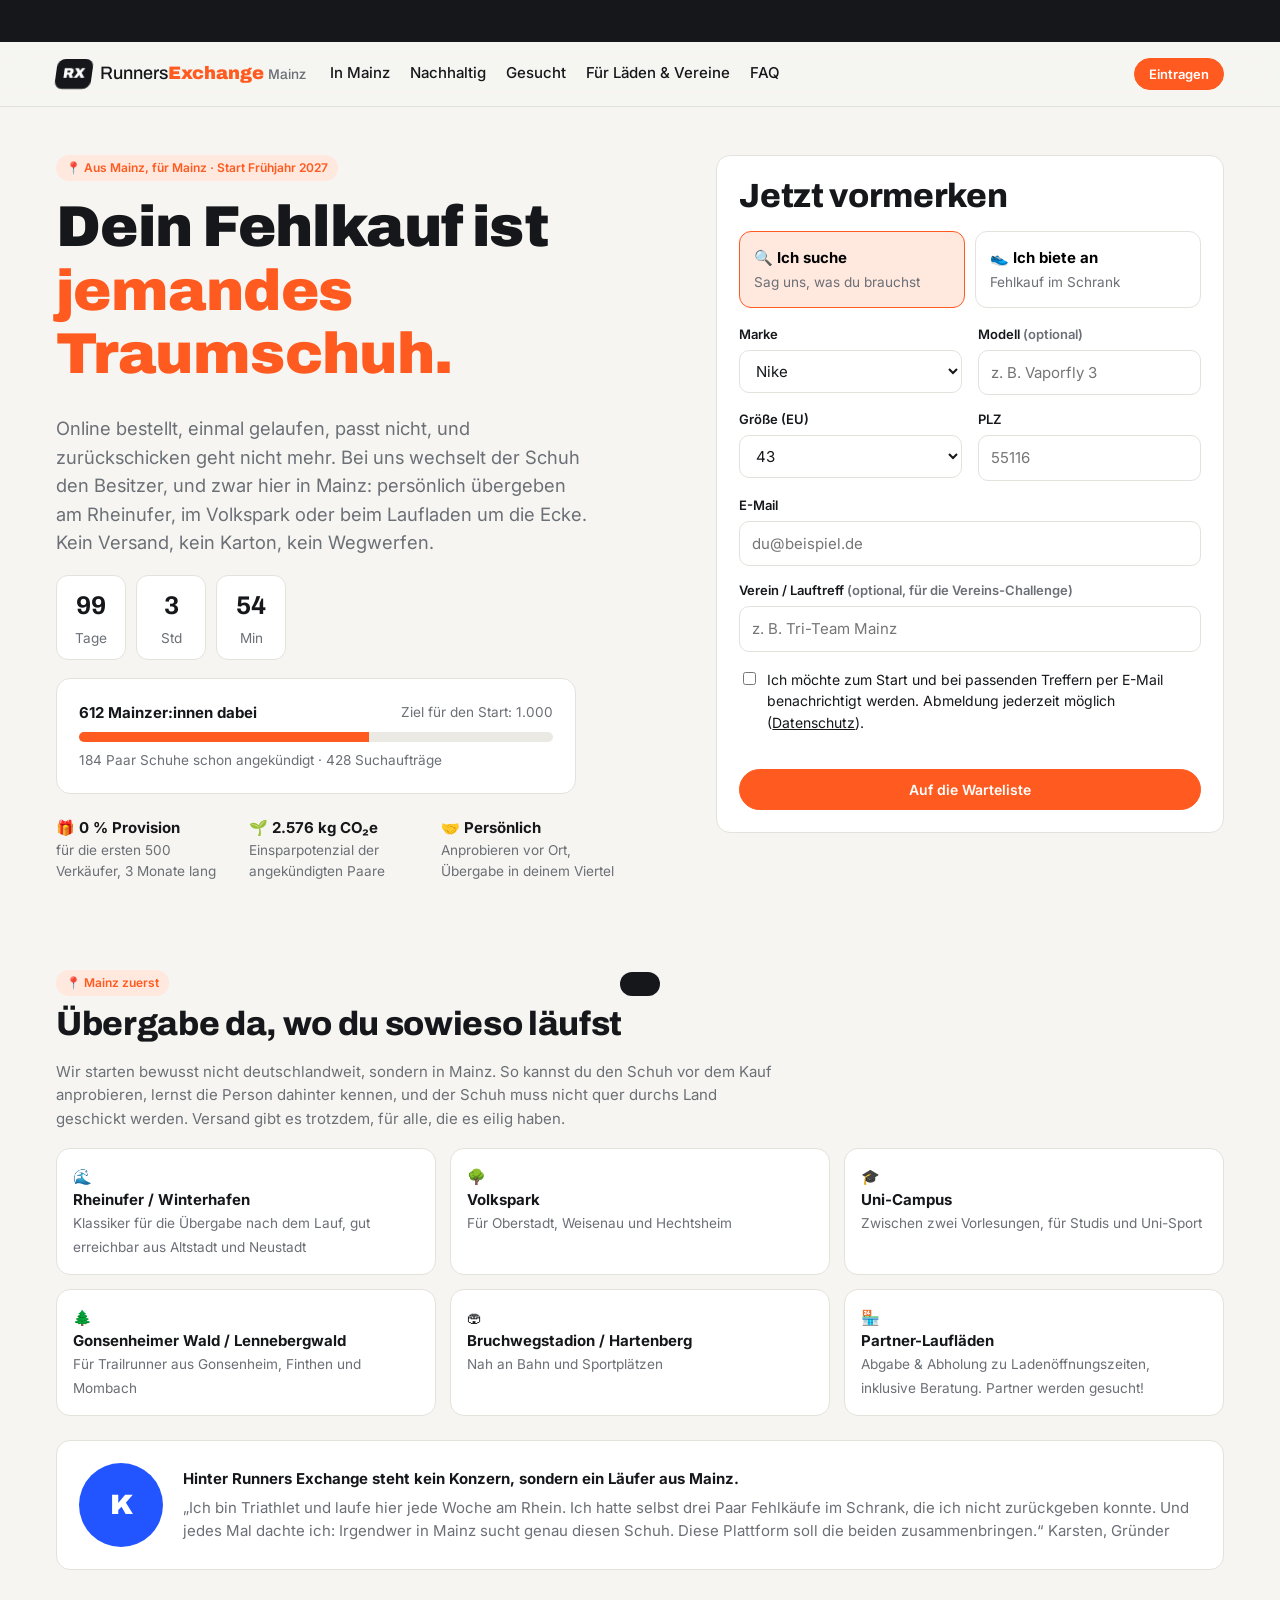
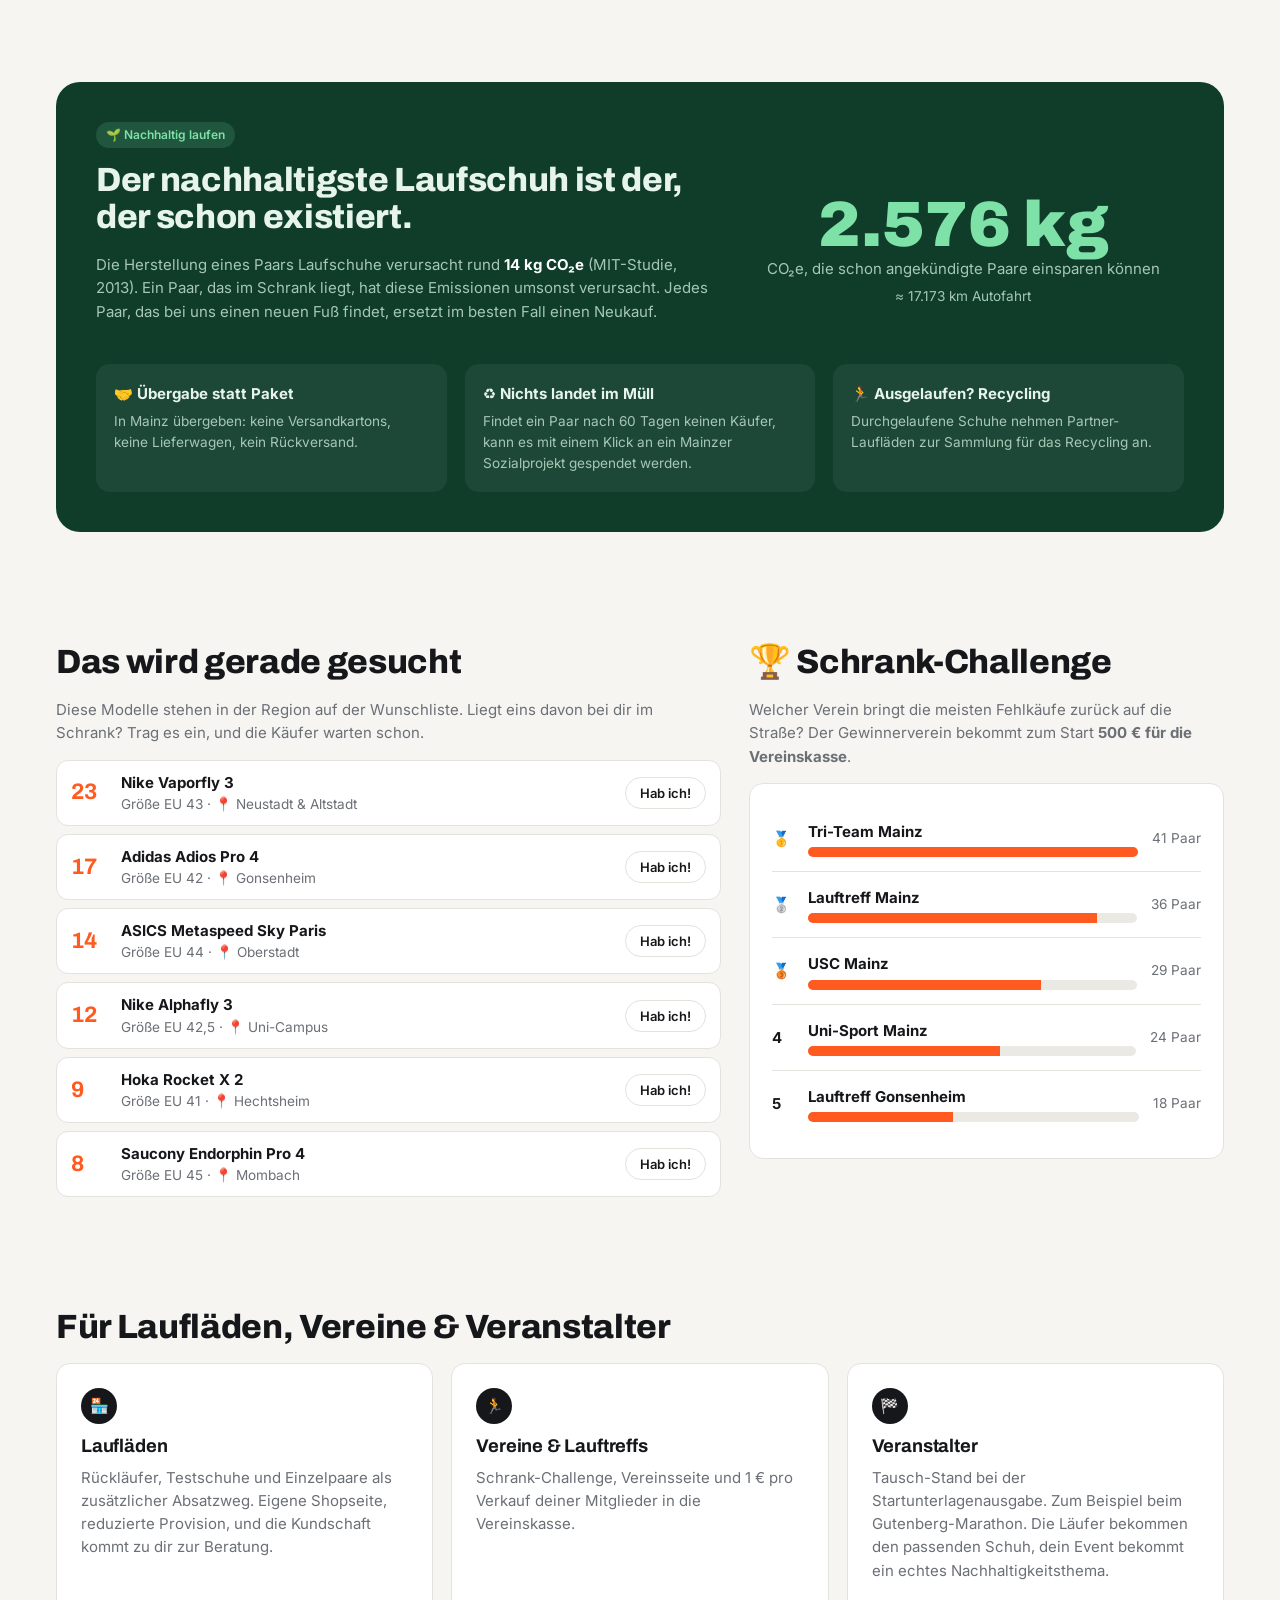
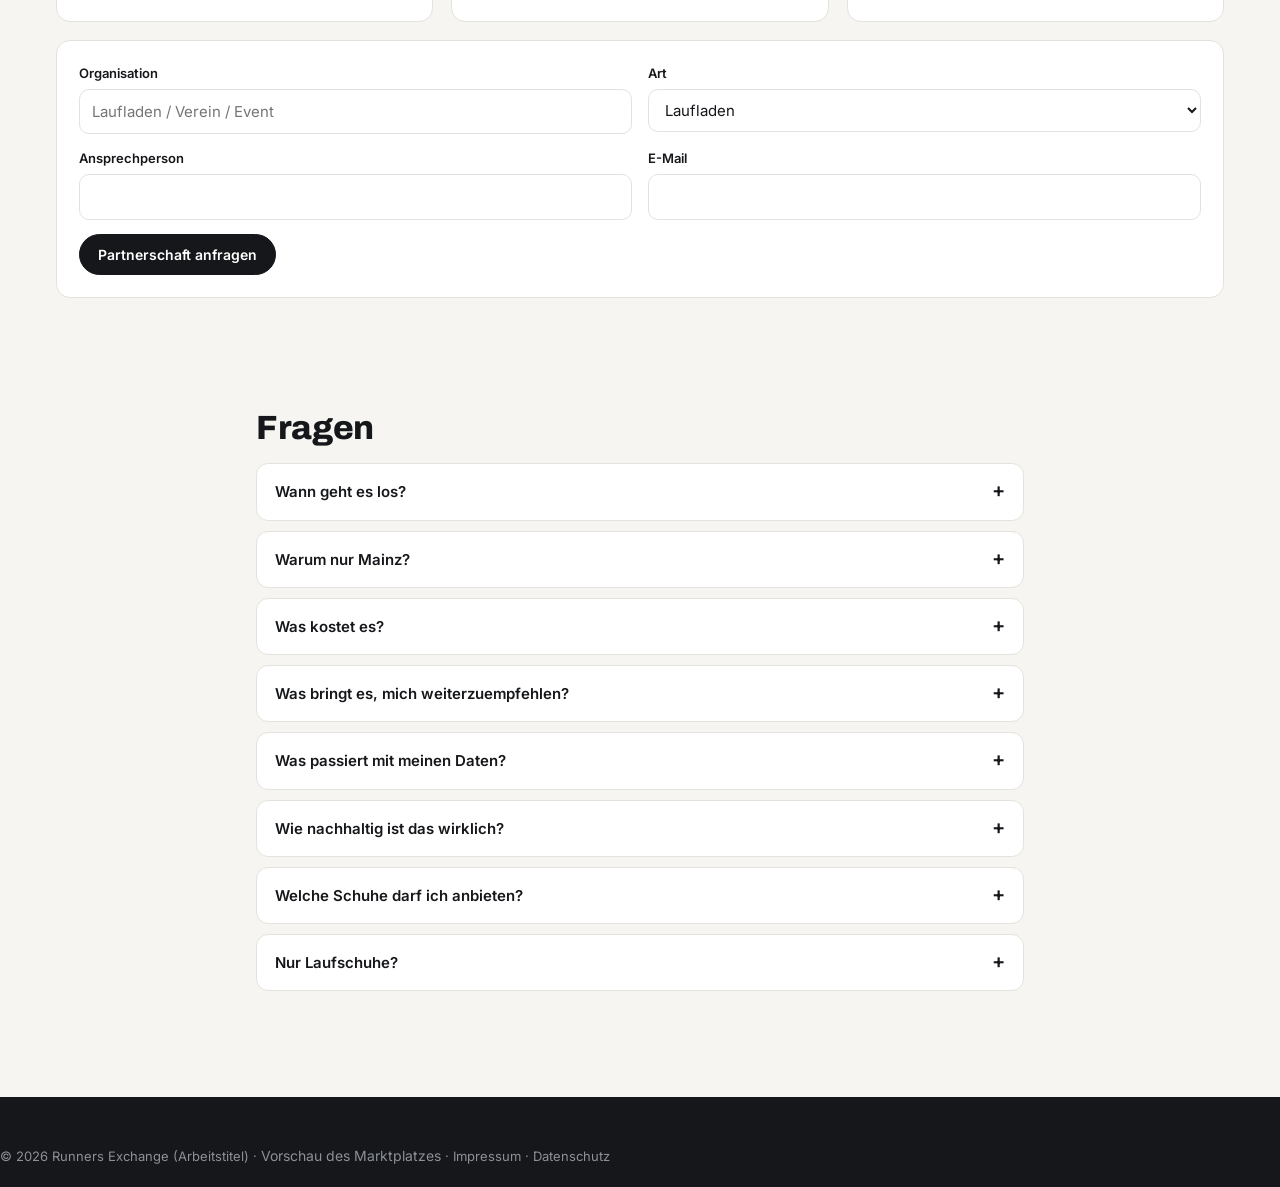
==== commit b201d6e2: "Adminpage" ====
--- a/warteliste.html
+++ b/warteliste.html
@@ -60,12 +60,12 @@
         <p class="lead muted" style="font-size:1.15rem;max-width:540px">Online bestellt, einmal gelaufen, passt nicht, und zurückschicken geht nicht mehr. Bei uns wechselt der Schuh den Besitzer, und zwar hier in Mainz: persönlich übergeben am Rheinufer, im Volkspark oder beim Laufladen um die Ecke. Kein Versand, kein Karton, kein Wegwerfen.</p>
         <div class="countdown" id="countdown"></div>
         <div class="panel" style="max-width:520px">
-          <div class="spread"><b><span id="total">0</span> Mainzer:innen dabei</b><span class="small muted">Ziel für den Start: 1.000</span></div>
+          <div class="spread"><b><span id="total">0</span> Mainzer:innen dabei</b><span class="small muted">Ziel für den Start: <span id="goal">1.000</span></span></div>
           <div class="progress"><i id="bar" style="width:0"></i></div>
           <div class="small muted"><span id="sellers">0</span> Paar Schuhe schon angekündigt · <span id="buyers">0</span> Suchaufträge</div>
         </div>
         <div class="grid" style="grid-template-columns:repeat(3,1fr);margin-top:22px;max-width:560px">
-          <div><b>🎁 0 % Provision</b><div class="small muted">für die ersten 500 Verkäufer, 3 Monate lang</div></div>
+          <div><b>🎁 0 % Provision</b><div class="small muted">für die ersten <span class="promo-sellers">500</span> Verkäufer, <span class="promo-months">3</span> Monate lang</div></div>
           <div><b>🌱 <span id="co2Hero">0</span> kg CO₂e</b><div class="small muted">Einsparpotenzial der angekündigten Paare</div></div>
           <div><b>🤝 Persönlich</b><div class="small muted">Anprobieren vor Ort, Übergabe in deinem Viertel</div></div>
         </div>
@@ -87,7 +87,7 @@
             </div>
             <label class="field sell-only hidden"><span>Wunschpreis (€, unverbindlich)</span><input type="number" name="price" min="1" placeholder="120"></label>
             <label class="field sell-only hidden"><span>Zustand</span><select name="cond"><option>Neu / nur anprobiert</option><option>1× getragen</option><option>Wenig getragen (max. 50 km)</option></select></label>
-            <label class="field sell-only hidden"><span>Nass oder im Regen getragen? <span style="color:var(--accent)">*</span></span><select name="wet"><option value="">Bitte wählen</option><option value="false">☀ Nein, nur trocken</option><option value="true">💧 Ja, nass / Regen</option></select></label>
+            <label class="field sell-only hidden"><span>Nass oder im Regen getragen? <span style="color:var(--accent)">*</span></span><select name="wet"><option value="">Bitte wählen</option><option value="false">Nein, nur trocken</option><option value="true">Ja, nass / Regen</option></select></label>
             <p class="small muted sell-only hidden" style="margin-top:-6px">Wir nehmen nur Schuhe mit höchstens 50 km Laufleistung.</p>
             <label class="field"><span>E-Mail</span><input type="email" name="email" placeholder="du@beispiel.de" required></label>
             <label class="field"><span>Verein / Lauftreff <span class="muted">(optional, für die Vereins-Challenge)</span></span><input type="text" name="club" list="clubs" placeholder="z. B. Tri-Team Mainz"></label>
@@ -174,8 +174,8 @@
       <h2>Fragen</h2>
       <details><summary>Wann geht es los?</summary><p>Im Frühjahr 2027, zuerst in Mainz. Wiesbaden folgt kurz danach. Alle auf der Warteliste bekommen 48 Stunden früher Zugang.</p></details>
       <details><summary>Warum nur Mainz?</summary><p>Ein Marktplatz funktioniert nur, wenn Angebot und Nachfrage zusammenkommen. In einer Stadt geht das schneller als in ganz Deutschland. Außerdem kann man sich persönlich treffen und anprobieren, das schafft Vertrauen und spart den Versand.</p></details>
-      <details><summary>Was kostet es?</summary><p>Einstellen ist immer kostenlos. Für die ersten 500 Verkäufer entfällt die Provision 3 Monate lang, danach sind es 5 %. Käufer zahlen einen kleinen Käuferschutz-Beitrag.</p></details>
-      <details><summary>Was bringt es, mich weiterzuempfehlen?</summary><p>Jede Person, die sich über deinen Link einträgt, bringt dich 10 Plätze nach vorn. Ab 3 Empfehlungen bekommst du einen kostenlosen Boost für dein erstes Inserat.</p></details>
+      <details><summary>Was kostet es?</summary><p>Einstellen ist immer kostenlos. Für die ersten <span class="promo-sellers">500</span> Verkäufer entfällt die Provision <span class="promo-months">3</span> Monate lang, danach sind es <span class="promo-pct">5</span> %. Käufer zahlen einen kleinen Käuferschutz-Beitrag.</p></details>
+      <details><summary>Was bringt es, mich weiterzuempfehlen?</summary><p>Jede Person, die sich über deinen Link einträgt, bringt dich 10 Plätze nach vorn.</p></details>
       <details><summary>Was passiert mit meinen Daten?</summary><p>Wir nutzen deine E-Mail ausschließlich, um dich über den Start und passende Treffer zu informieren. Keine Weitergabe an Dritte, Abmeldung mit einem Klick. (Platzhalter: vollständige Datenschutzerklärung folgt.)</p></details>
       <details><summary>Wie nachhaltig ist das wirklich?</summary><p>Der größte Hebel ist, dass kein neuer Schuh produziert werden muss. Die 14 kg CO₂e pro Paar stammen aus einer MIT-Studie (Cheah et al., 2013). Unsere Anzeige ist eine Schätzung, nicht jeder Kauf ersetzt einen Neukauf. Wir rechnen trotzdem lieber offen, als grün zu färben.</p></details>
       <details><summary>Welche Schuhe darf ich anbieten?</summary><p>Nur Schuhe mit höchstens 50 km Laufleistung. Bei jedem Paar gibst du an, ob es nass oder im Regen getragen wurde. Das sehen Käufer sofort auf dem Inserat.</p></details>
@@ -186,6 +186,8 @@
   <footer class="footer"><div class="wrap footer-bottom muted" style="border:0;margin:0;padding:0">© 2026 Runners Exchange (Arbeitstitel) · <a href="index.html" style="display:inline">Vorschau des Marktplatzes</a> · Impressum · Datenschutz</div></footer>
   <div id="toast" class="toast" role="status"></div>
 
+  <script src="js/data.js"></script>
+  <script src="js/config.js"></script>
   <script src="js/warteliste.js"></script>
 </body>
 </html>
--- a/css/styles.css
+++ b/css/styles.css
@@ -57,9 +57,16 @@
 .hero{padding-block:56px 40px}
 .hero-grid{display:grid;grid-template-columns:1.1fr .9fr;gap:40px;align-items:center}
 .hero h1 em{font-style:normal;color:var(--accent)}
+.typer{display:inline-flex;align-items:center;min-height:1.1em;white-space:nowrap}
+.caret{display:inline-block;width:.08em;height:.9em;margin-left:.06em;background:var(--accent);border-radius:2px;animation:caret 1s steps(1) infinite}
+@keyframes caret{50%{opacity:0}}
+.caret.caret-done{animation:none;opacity:0;transition:opacity .6s}
+@media (prefers-reduced-motion:reduce){.caret{display:none}}
 .hero .lead{font-size:1.15rem;color:var(--muted);max-width:540px}
-.searchbar{display:flex;background:var(--surface);border:1px solid var(--line);border-radius:999px;padding:6px;box-shadow:var(--shadow);max-width:560px;margin:24px 0}
-.searchbar input{flex:1;border:0;background:none;padding:0 16px;font:inherit;outline:none;min-width:0}
+.searchbar{transition:box-shadow .2s;display:flex;background:var(--surface);border:1px solid var(--line);border-radius:999px;padding:6px;box-shadow:var(--shadow);max-width:560px;margin:24px 0}
+.searchbar input,.searchbar input[type=search]{flex:1;border:0;background:transparent;border-radius:999px;padding:0 16px;font:inherit;outline:none;min-width:0}
+.searchbar input:focus{outline:none}
+.searchbar:focus-within{box-shadow:var(--shadow),0 0 0 2px var(--accent)}
 .hero-stats{display:flex;gap:32px;margin-top:20px}
 .hero-stats b{font-family:var(--display);font-size:1.6rem;display:block}
 .hero-art{position:relative;background:#e9e3da;border-radius:28px;aspect-ratio:1/0.9;display:grid;place-items:center;overflow:hidden}
@@ -72,6 +79,7 @@
 .pill{display:inline-flex;align-items:center;gap:6px;padding:4px 10px;border-radius:999px;font-size:12px;font-weight:600;background:#efede7}
 .pill-green{background:var(--green-soft);color:var(--green)}
 .pill-blue{background:var(--blue-soft);color:var(--blue)}
+.wet-ico{display:inline-block;width:1.15em;height:1.15em;vertical-align:-.2em;flex-shrink:0}
 .pill-dry{background:#fff3d6;color:#8a5a00}
 .pill-wet{background:#dcecff;color:#1d4fb8}
 .card-tags .pill-dry,.card-tags .pill-wet{box-shadow:0 1px 3px rgba(0,0,0,.12)}
@@ -106,6 +114,12 @@
 .card:hover{box-shadow:var(--shadow);transform:translateY(-2px)}
 .card-img{aspect-ratio:4/3;display:grid;place-items:center;position:relative}
 .card-img .shoe-svg{width:78%}
+.shoe-photo{display:block;width:100%;aspect-ratio:4/3;object-fit:cover;border-radius:inherit}
+.card-img .shoe-photo,.gallery-main .shoe-photo,.thumb .shoe-photo,.list-thumb .shoe-photo{position:absolute;inset:0;height:100%;aspect-ratio:auto;border-radius:0}
+.card-img,.gallery-main,.thumb,.list-thumb{position:relative;overflow:hidden}
+.card:hover .card-img .shoe-photo{transform:scale(1.04)}
+.card-img .shoe-photo{transition:transform .5s ease}
+.card-tags,.fav{z-index:2}
 .card-body{padding:12px 14px 14px;display:flex;flex-direction:column;gap:4px;flex:1}
 .card-brand{font-size:12px;text-transform:uppercase;letter-spacing:.05em;color:var(--muted);font-weight:600}
 .card-title{font-weight:600;line-height:1.3}
@@ -113,9 +127,21 @@
 .card-price{display:flex;align-items:baseline;gap:8px;margin-top:auto;padding-top:6px}
 .card-price b{font-family:var(--display);font-size:1.25rem}
 .card-price s{color:var(--muted);font-size:13px}
-.card-tags{position:absolute;top:10px;left:10px;display:flex;gap:6px;flex-wrap:wrap}
+.card-tags{position:absolute;top:10px;left:10px;right:52px;display:flex;gap:6px;flex-wrap:wrap}
 .fav{position:absolute;top:8px;right:8px;width:34px;height:34px;border-radius:50%;border:0;background:rgba(255,255,255,.9);cursor:pointer;font-size:16px;z-index:2}
 .fav.on{color:var(--accent)}
+[data-fav]:not(.fav){position:relative}
+.fav{display:grid;place-items:center;transition:transform .15s}
+.fav:active{transform:scale(.88)}
+.fav-heart{display:inline-block;line-height:1}
+.pop .fav-heart,.btn.pop{animation:favpop .45s cubic-bezier(.3,1.8,.5,1)}
+@keyframes favpop{0%{transform:scale(1)}35%{transform:scale(1.45)}100%{transform:scale(1)}}
+.fav-burst{position:absolute;left:50%;top:50%;pointer-events:none}
+.fav-burst i{position:absolute;width:5px;height:5px;margin:-2.5px;border-radius:50%;background:var(--accent);animation:favburst .6s ease-out forwards;transform:rotate(var(--a)) translateY(0)}
+.fav-burst i:nth-child(even){background:#ffb199;width:4px;height:4px}
+@keyframes favburst{0%{opacity:1;transform:rotate(var(--a)) translateY(-6px) scale(1)}100%{opacity:0;transform:rotate(var(--a)) translateY(-20px) scale(.4)}}
+.icon-btn.bump .badge{animation:favpop .4s cubic-bezier(.3,1.8,.5,1)}
+@media (prefers-reduced-motion:reduce){.pop .fav-heart,.btn.pop,.icon-btn.bump .badge{animation:none}}
 
 /* Market layout */
 .market{display:grid;grid-template-columns:260px 1fr;gap:28px;padding:32px 0 56px}
@@ -135,6 +161,7 @@
 /* Forms */
 input[type=text],input[type=number],input[type=email],input[type=search],select,textarea{width:100%;border:1px solid var(--line);background:var(--surface);border-radius:10px;padding:10px 12px;font:inherit;color:inherit}
 input:focus,select:focus,textarea:focus{outline:2px solid var(--accent);outline-offset:-1px;border-color:transparent}
+input[type=range]:focus{outline:none}
 label.field{display:block;margin-bottom:14px}
 label.field>span{display:block;font-weight:600;font-size:13px;margin-bottom:6px}
 .form-grid{display:grid;grid-template-columns:1fr 1fr;gap:0 16px}
@@ -156,10 +183,37 @@
 .thumb .shoe-svg{width:80%}
 .price-big{font-family:var(--display);font-size:2.4rem;font-weight:900}
 .specs{display:grid;grid-template-columns:1fr 1fr;gap:1px;background:var(--line);border:1px solid var(--line);border-radius:12px;overflow:hidden;margin:16px 0}
-.specs div{background:var(--surface);padding:10px 12px}
-.specs small{display:block;color:var(--muted);font-size:12px}
-.wear{height:8px;border-radius:4px;background:#ebe9e3;overflow:hidden;margin-top:6px}
-.wear i{display:block;height:100%;background:var(--green)}
+.specs>div{background:var(--surface);padding:10px 12px}
+.specs>div>small{display:block;color:var(--muted);font-size:12px}
+/* Zustand & Kilometer */
+.wear-panel{grid-column:1/-1;background:var(--surface);padding:16px 14px 14px!important;display:grid;gap:20px}
+.wp-head{display:flex;justify-content:space-between;align-items:baseline;gap:10px;margin-bottom:12px}
+.wp-head small{color:var(--muted);font-size:12px}
+.cond-steps{list-style:none;margin:0;padding:0;display:grid;grid-template-columns:repeat(3,1fr);position:relative}
+.cond-steps::before,.cond-steps::after{content:"";position:absolute;top:6px;left:16.667%;height:2px;border-radius:2px}
+.cond-steps::before{right:16.667%;background:var(--line)}
+.cond-steps::after{width:calc(66.667% * var(--p));background:var(--green)}
+.cond-steps li{display:flex;flex-direction:column;align-items:center;gap:6px;position:relative;z-index:1}
+.cond-steps .dot{width:14px;height:14px;border-radius:50%;background:var(--surface);border:2px solid var(--line)}
+.cond-steps .done .dot{background:var(--green);border-color:var(--green)}
+.cond-steps .on .dot{background:var(--surface);border:4px solid var(--green);box-shadow:0 0 0 4px var(--green-soft)}
+.cond-steps .lbl{font-size:12px;color:var(--muted);text-align:center;line-height:1.2}
+.cond-steps .on .lbl{color:var(--ink);font-weight:700}
+.track{display:block;width:100%;max-width:420px;margin:0 auto;overflow:visible}
+.tr-infield{fill:#dfe8d6}
+.tr-base{fill:none;stroke:#f1dbd0}
+.tr-run{fill:none;stroke:#d2593c;stroke-linecap:butt}
+.tr-lane{fill:none;stroke:#fff;stroke-width:.8;opacity:.85}
+.tr-edge{fill:none;stroke:#fff;stroke-width:1.4}
+.tr-tick{stroke:#fff;stroke-width:1.6}
+.tr-start{stroke:var(--ink);stroke-width:2.5;stroke-dasharray:3 2}
+.tr-lbl{font:600 8px var(--font);fill:var(--muted)}
+.tr-runner{fill:var(--ink);stroke:#fff;stroke-width:2.5;filter:drop-shadow(0 1px 2px rgba(0,0,0,.3))}
+.tr-big{font:900 18px var(--display);fill:var(--ink)}
+.km-life{display:flex;align-items:center;gap:10px;margin-top:12px;font-size:13px;padding:10px 12px;border-radius:10px;background:var(--green-soft);color:#0b6d36}
+.km-life-bar{flex:0 0 56px;height:6px;border-radius:3px;background:rgba(18,161,80,.2);overflow:hidden}
+.km-life-bar i{display:block;height:100%;background:var(--green)}
+.km-life .muted{color:#3f8a60}
 .seller{display:flex;gap:12px;align-items:center}
 .seller .av{width:46px;height:46px;border-radius:50%;display:grid;place-items:center;color:#fff;font-weight:700}
 .breakdown{width:100%;border-collapse:collapse;font-size:14px}
@@ -233,7 +287,8 @@
 
 /* Footer & toast */
 .footer{background:var(--ink);color:#d6d8dc;padding:48px 0 20px;margin-top:40px}
-.footer .logo-mark{background:var(--accent)}
+.footer .logo{display:flex;padding:0;margin-bottom:12px;font-size:inherit}
+.footer .logo-mark{box-shadow:0 0 0 1px rgba(255,255,255,.22)}
 .footer-grid{display:grid;grid-template-columns:2fr 1fr 1fr 1fr;gap:24px}
 .footer h4{color:#fff;font-size:14px}
 .footer a{display:block;padding:3px 0;font-size:14px}
@@ -279,3 +334,25 @@
   .hero-stats{gap:18px}
   .band{padding:26px}
 }
+
+/* Admin */
+input[type=datetime-local]{width:100%;border:1px solid var(--line);background:var(--surface);border-radius:10px;padding:10px 12px;font:inherit;color:inherit}
+.input-suffix{position:relative;display:block}
+.input-suffix input{padding-right:34px}
+.input-suffix i{position:absolute;right:12px;top:50%;transform:translateY(-50%);font-style:normal;color:var(--muted);font-size:13px;pointer-events:none}
+.admin-table{width:100%;border-collapse:collapse;font-size:14px}
+.admin-table th{text-align:left;font-size:12px;text-transform:uppercase;letter-spacing:.05em;color:var(--muted);font-weight:600;padding:0 10px 10px}
+.admin-table td{padding:10px;border-top:1px solid var(--line);vertical-align:middle}
+.admin-table input[type=text]{max-width:260px}
+.admin-table .ico-cell{width:40px;color:var(--ink)}
+.admin-table .ico-cell svg{width:30px;height:30px}
+.admin-table .row-off td{opacity:.45}
+.admin-table .warn{color:#c0392b;font-weight:700}
+.switch{position:relative;display:inline-block;width:42px;height:24px;cursor:pointer}
+.switch input{position:absolute;opacity:0;width:0;height:0}
+.switch span{position:absolute;inset:0;border-radius:12px;background:#d8d5ce;transition:background .2s}
+.switch span::after{content:"";position:absolute;left:3px;top:3px;width:18px;height:18px;border-radius:50%;background:#fff;box-shadow:0 1px 2px rgba(0,0,0,.2);transition:transform .2s}
+.switch input:checked+span{background:var(--green)}
+.switch-danger input:checked+span{background:#c0392b}
+.switch input:checked+span::after{transform:translateX(18px)}
+.switch input:focus-visible+span{outline:2px solid var(--accent);outline-offset:2px}
